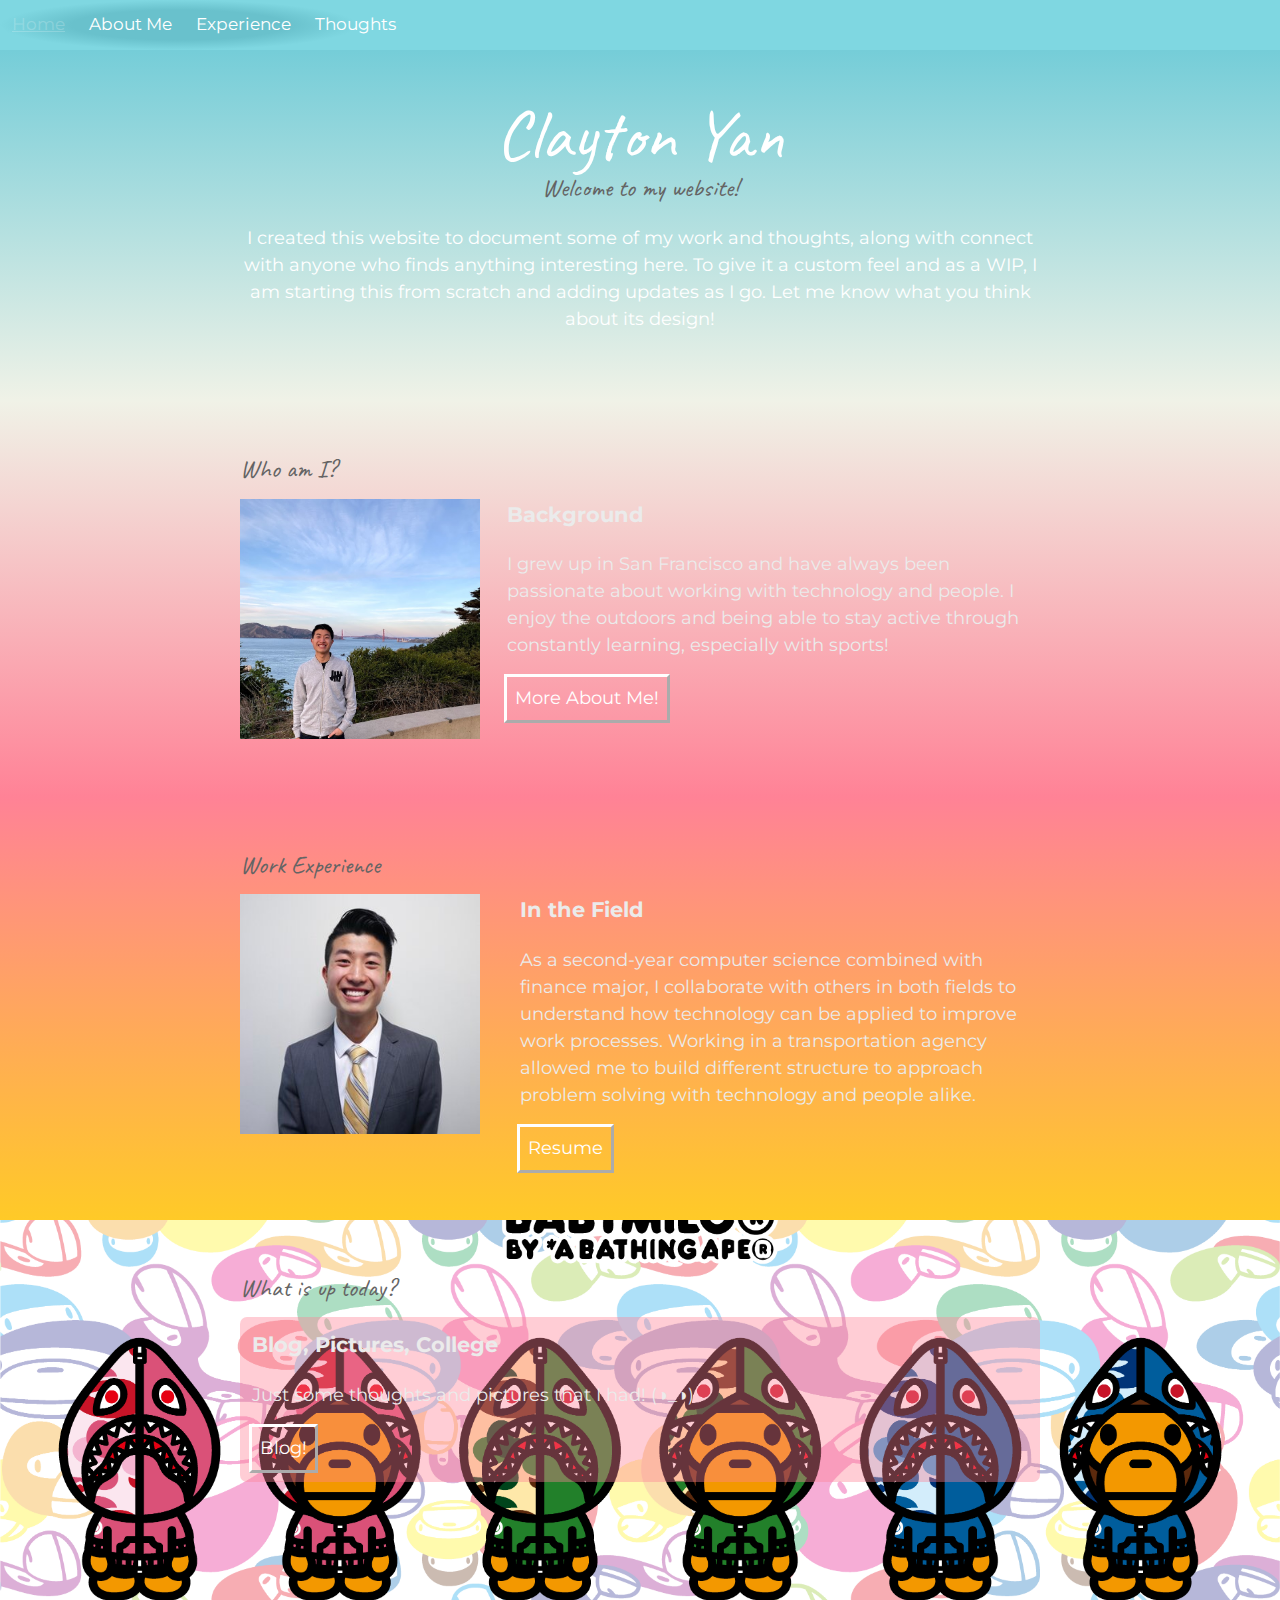
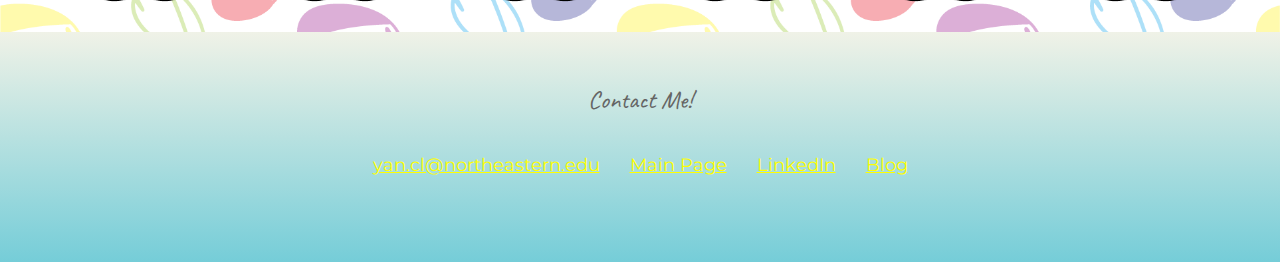
==== index.html @ 5f492143 "add javaScript file and update link to it in index" ====
<!DOCTYPE html>
<html lang="en">
  <head>
    <meta charset="UTF-8">
    <meta name="viewport" content="width=device-width, initial-scale=1.0">
    <title>Clayton's Website</title>
    <!-- Link for google fonts -->
    <link href="https://fonts.googleapis.com/css2?family=Caveat&family=Montserrat:wght@400;600&display=swap" rel="stylesheet">
    <link rel="stylesheet" href="css/styles.css">
    <script src="JS/script.js"></script>
  </head>
  <body>

    <!-- Navigation panel -->
    <nav class="navigation-bar">
      <a href="#">Home</a>
      <a href="#">About Me</a>
      <a href="resume.html">Experience</a>
      <a href="blog.html">Thoughts</a>
    </nav>


    <main>
      <!-- ***********************  TITLE  *********************** -->
      <header>
        <div class="content-wrap">

          <h1>Clayton Yan</h1>
          <h2>Welcome to my website!</h2>

          <p>I created this website to document some of my work and thoughts, along with connect with anyone who finds anything interesting here.
            To give it a custom feel and as a WIP, I am starting this from scratch and adding updates as I go. Let me know what you think about its design!</p>
        </div>
      </header>

      <!-- ********************  ABOUT ME INTRO  ********************* -->
      <section class="about-intro">
        <div class="content-wrap">
          <h2>Who am I?</h2>
          <section class="about-item">
            <div class="Golden-Gate-Pic">
              <img src="images/GG-Bridge.jpg" alt="Golden Gate Bridge">
            </div>
            <div class="about-me-summary">
              <h3>Background</h3>
              <p>I grew up in San Francisco and have always been passionate about
              working with technology and people. I enjoy the outdoors and being able to
              stay active through constantly learning, especially with sports!</p>
              <a class="btn" href="#"
               target="_blank">More About Me!</a>
            </div>
          </section>
      </div>
      </section>

      <!-- ***********************  WORK EXPERIENCE INTRO *********************** -->
      <section class="work-experience-intro">
        <div class="content-wrap">
          <h2>Work Experience</h2>
          <section class="work-experience-item">
            <div class="professional-pic">
              <img src="images/AKPsi_pic.jpg" alt="Picture of Clayton">
            </div>
            <div class="work-experience-summary">
              <h3>In the Field</h3>
              <p>As a second-year computer science combined with finance major, I
              collaborate with others in both fields to understand how technology can be
              applied to improve work processes. Working in a transportation agency allowed me to
              build different structure to approach problem solving with technology and people alike.</p>
              <a class="btn" href="resume.html"
               target="_blank">Resume</a>
            </div>
          </section>
        </div>
      </section>

      <!-- ******************  THOUGHTS INTRO ****************** -->
      <section class="thoughts-intro">
        <div class="content-wrap">
          <h2>What is up today?</h2>
          <section class="thoughts-item">
            <div class="thoughts-summary">
              <h3>Blog, Pictures, College</h3>
              <p>Just some thoughts and pictures that I had! (◑_◑)</p>
              <a class="btn" href="blog.html" target="_blank">Blog!</a>
            </div>
          </section>
        </div>
      </section>


      <!-- ***************** FOOTER  ***************** -->
      <footer>
        <div class="content-wrap">
          <h2>Contact Me!</h2>

          <!-- Social media and contact links -->
          <ul class="contact-list">
            <li><a href="mailto:email@yan.cl@northeastern.edu">yan.cl@northeastern.edu</a></li>
            <li><a href="#" target="_blank">Main Page</a></li>
            <li><a href="https://www.linkedin.com/in/clayan/" target="_blank">LinkedIn</a></li>
            <li><a href="blog.html" target="_blank">Blog</a></li>
          </ul>
        </div>
      </footer>
    </main>
  </body>
</html>
---- css/styles.css ----
/* GLOBAL STYLES --------------------------------------------------------- */

html {
  box-sizing: border-box; /* ensures that padding and border are included in
  the total width and height of the element. */
}

*, *:before, *:after {
  box-sizing: inherit; /* inherit allows child elements to inherit the parent's
  box-sizing instead of always resetting to border-box */
}

a {
  color: yellow; /* all Links will be this color */
}

body {
  color: rgb(235, 235, 235); /* text is this color */
  background: green; /* background color */
  margin: 0;
  padding: 0;
  font-family: 'Montserrat', sans-serif; /* refers to google fonts */
  font-size: 18px;
  line-height: 1.5;
}

/* buttons */
.btn {
  color: white;
  background: none;
  text-decoration: none;
  padding: 8px;
  outline-style: outset;
  display: inline-block; /* removes overlap for button */
}

.btn:hover { /* button turns white when hovered over */
  opacity: 0.5;
  outline-style: dotted;
}


/* NAVIGATION BAR STYLES ---------------------------------------------------*/
.navigation-bar {
  width: 100%;
  background-color: red;
  overflow: auto;
  background-image: radial-gradient(closest-side at 14% 50%, rgb(105, 193, 204) 60%, rgb(127, 215, 225));

}
/* Navigation links */
.navigation-bar a {
  float: left;
  text-align: center;
  padding: 12px;
  color: white;
  text-decoration: none;
  font-size: 17px;
}
/* links on mouse-over */
.navigation-bar a:hover {
  opacity: 0.2;
  text-decoration: underline;
}
/* style the active link */
.active {
  background-color: grey;
}

/*Header font styles*/
h1, h2 {
  font-family: 'Caveat', cursive;
  font-weight: 400;
}

h1 {
  font-size: 70px;
  line-height: 1;
  margin: 0;
}

h2 {
  color: rgb(100, 100, 100);
  font-size: 25px;
  margin-top: 0;
  margin-bottom: 10px;
}

h3 {
 margin-top: 0; /* removes space above h3 */
}


.content-wrap {
  max-width: 800px; /* max even when browser window is larger */
  width: 85%; /* so when sizing down, content is 85% of width */
  margin: 0 auto;
  padding: 50px 0;
}

/* PROFILE STYLES --------------------------------------------------------- */
header {
  background: grey;
  background-image: linear-gradient(rgb(117, 205, 216), rgb(240, 242, 231));
  color: white;
}

/* ABOUT INTRO STYLES --------------------------------------------------------- */
.about-intro {
  background-image: linear-gradient(rgb(240, 242, 231), rgb(255, 130, 150));
}

.about-item {
  overflow: hidden; /* If content overflows, hide it */
}

.about-item img { /* crops image to fit in container */
  width: 240px; /* width of container */
  height: 240px;
  object-fit: cover; /* aspect ratio is preserved */
  object-position: 50% 0%;
}


/* Work Experience Styles ------------------------------------------------ */
.work-experience-intro {
  background-image: linear-gradient(rgb(255, 130, 150), rgb(255, 202, 39));
}

.work-experience-item img {
  width: 240px; /* width of container */
  height: 240px;
  object-fit: cover; /* aspect ratio is preserved */
  object-position: 50% 0%;
}

/* THOUGHTS INTRO ------------------------------------------------------- */
.thoughts-intro { /*flexible background image */
  background-image: url(../images/MILO-SHARK.png);
  background-size: cover; /* ensure it is covered */
  background-position: 50% 82%;
  padding-bottom: 100px;
}

.thoughts-item {
  background-color: rgba(255, 130, 150, 0.4);
  border-radius: 7px;
  padding: 12px;
}

.thoughts-item:hover {
  background-image: linear-gradient(rgb(255, 130, 150), rgb(240, 242, 231));
}


/* Contact Styles --------------------------------------------------------- */

footer {
  background-image: linear-gradient(rgb(240, 242, 231), rgb(117, 205, 216));
  color: white;
}

.contact-list {
  list-style-type: none;
  padding: 0;
}

.contact-list a {
  padding: 15px; /* adds extra click space */
  display: inline-block; /* adjust its position veritcally and horizontally */
}

/* Responsive Styles ---------------------------------------------- */

@media screen and (min-width: 750px){

  header, footer {
    text-align: center;
  }

  .about-item {
    display: grid;
    grid-template-columns: 1fr 2fr;
    column-gap: 0px;
  }

  .work-experience-item { /* Grid for work */
    display: grid;
    grid-template-columns: 1fr 2fr; /* second column will be twice the size of
    the first column */
    column-gap: 20px;
  }

  .contact-list { /* display with flex horizontally if bigger than 750 */
    display: flex;
    justify-content: center;
  }
}

@media screen and (max-width: 749px) { /* add it for the smaller screen sizes */
  .navigation-bar a {
    float: none; /* clear float */
    display: block;
    background-image: radial-gradient(closest-side at 50% 50%, rgb(105, 193, 204) 60%, rgb(127, 215, 225));
  }

  h1 {
    font-size: 45px; /* smaller font size for smaller screen */
    line-height: 0.9;
    margin-bottom: 20px;
  }
  h2 {
    line-height: 1;
  }
  .contact-list a {
    padding: 5px; /* less padding when stacked so looks nicer */
  }
}
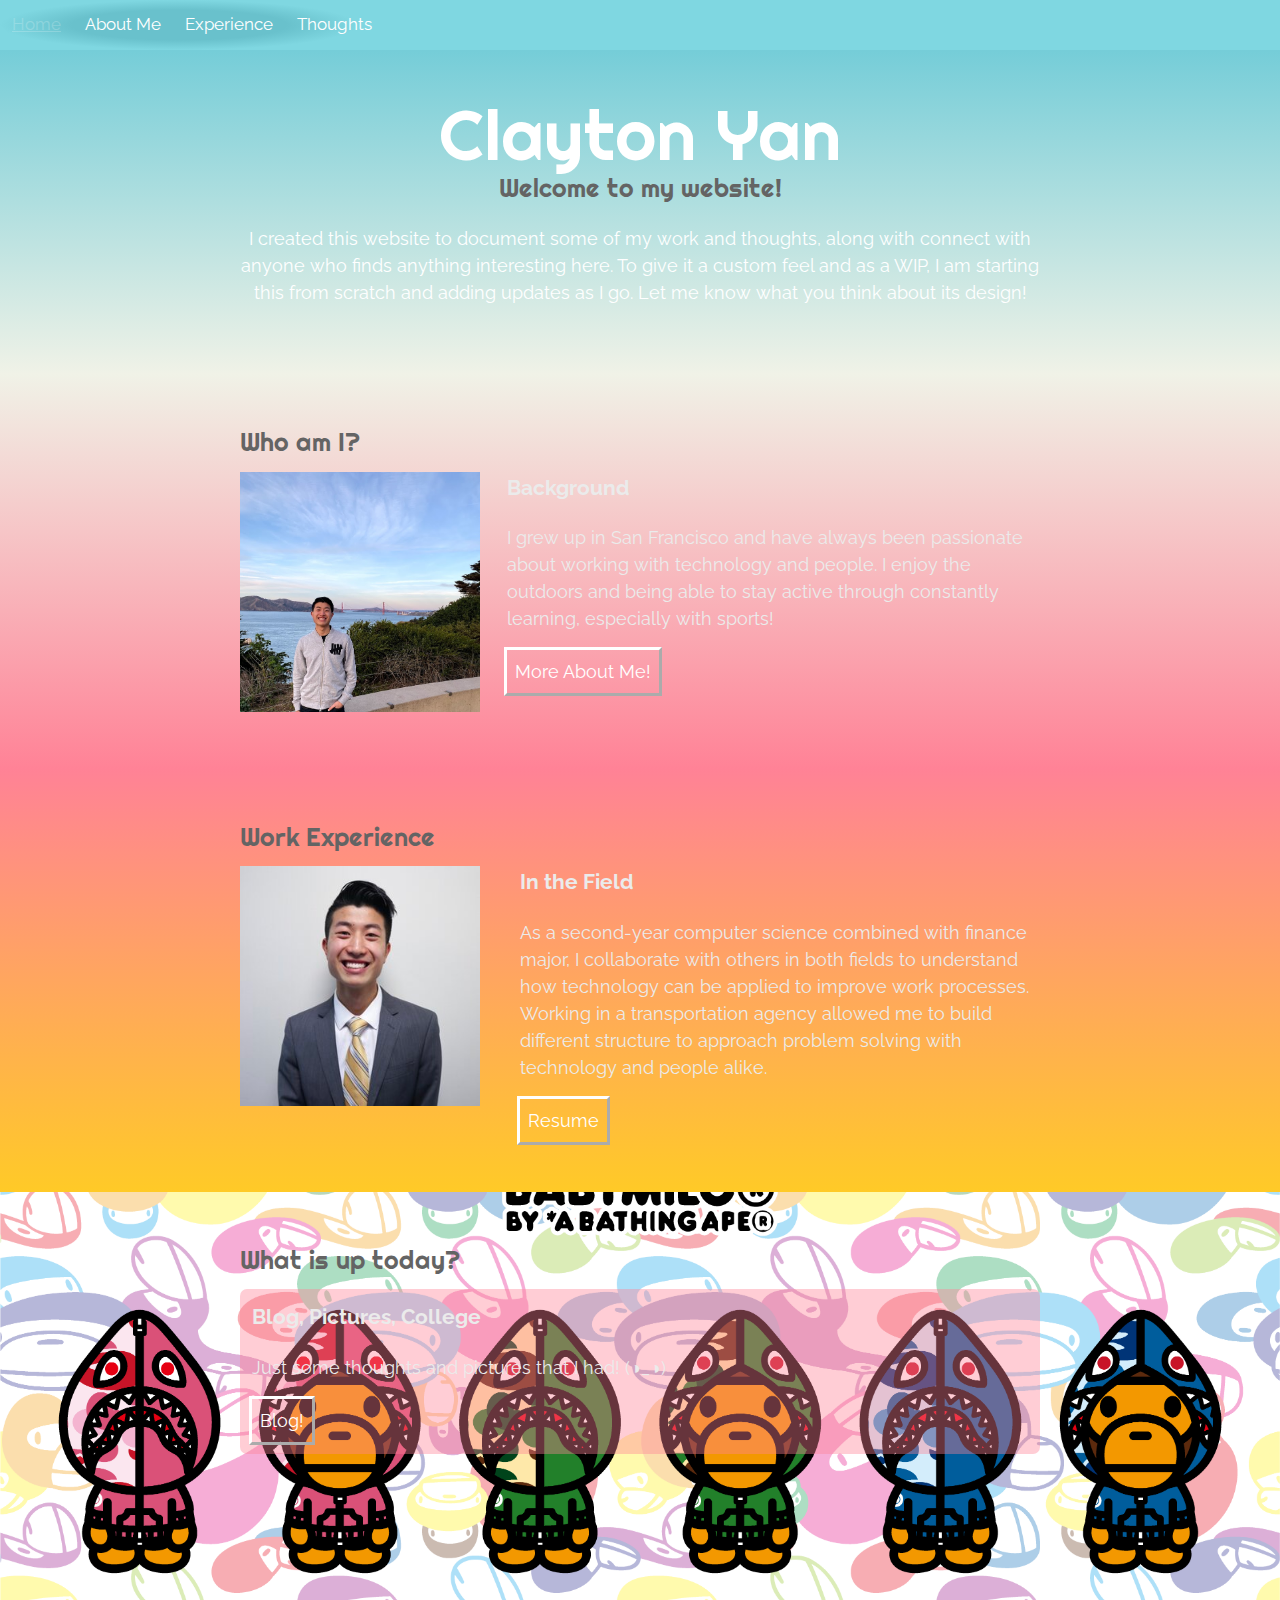
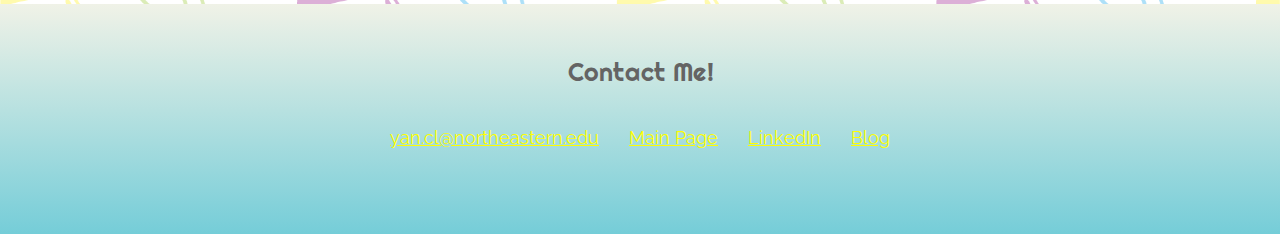
==== commit 4809521d: "updated font styles for resume and index" ====
--- a/index.html
+++ b/index.html
@@ -4,8 +4,9 @@
     <meta charset="UTF-8">
     <meta name="viewport" content="width=device-width, initial-scale=1.0">
     <title>Clayton's Website</title>
+    <link rel="icon" type="image/png" href="images/favicon.png"
     <!-- Link for google fonts -->
-    <link href="https://fonts.googleapis.com/css2?family=Caveat&family=Montserrat:wght@400;600&display=swap" rel="stylesheet">
+    <link href="https://fonts.googleapis.com/css2?family=Raleway&family=Righteous&display=swap" rel="stylesheet">
     <link rel="stylesheet" href="css/styles.css">
     <script src="JS/script.js"></script>
   </head>
@@ -14,7 +15,7 @@
     <!-- Navigation panel -->
     <nav class="navigation-bar">
       <a href="#">Home</a>
-      <a href="#">About Me</a>
+      <a href="#" onclick="underConstruction()">About Me</a>
       <a href="resume.html">Experience</a>
       <a href="blog.html">Thoughts</a>
     </nav>
@@ -46,8 +47,8 @@
               <p>I grew up in San Francisco and have always been passionate about
               working with technology and people. I enjoy the outdoors and being able to
               stay active through constantly learning, especially with sports!</p>
-              <a class="btn" href="#"
-               target="_blank">More About Me!</a>
+              <a class="btn" href="#work-e-i" onclick="underConstruction()"
+               >More About Me!</a>
             </div>
           </section>
       </div>
@@ -57,7 +58,7 @@
       <section class="work-experience-intro">
         <div class="content-wrap">
           <h2>Work Experience</h2>
-          <section class="work-experience-item">
+          <section class="work-experience-item" id="work-e-i">
             <div class="professional-pic">
               <img src="images/AKPsi_pic.jpg" alt="Picture of Clayton">
             </div>
--- a/css/styles.css
+++ b/css/styles.css
@@ -17,10 +17,10 @@
 
 body {
   color: rgb(235, 235, 235); /* text is this color */
-  background: green; /* background color */
+  background: grey; /* background color */
   margin: 0;
   padding: 0;
-  font-family: 'Montserrat', sans-serif; /* refers to google fonts */
+  font-family: 'Raleway', sans-serif; /* refers to google fonts */
   font-size: 18px;
   line-height: 1.5;
 }
@@ -70,7 +70,7 @@
 
 /*Header font styles*/
 h1, h2 {
-  font-family: 'Caveat', cursive;
+  font-family: 'Righteous', cursive;
   font-weight: 400;
 }
 
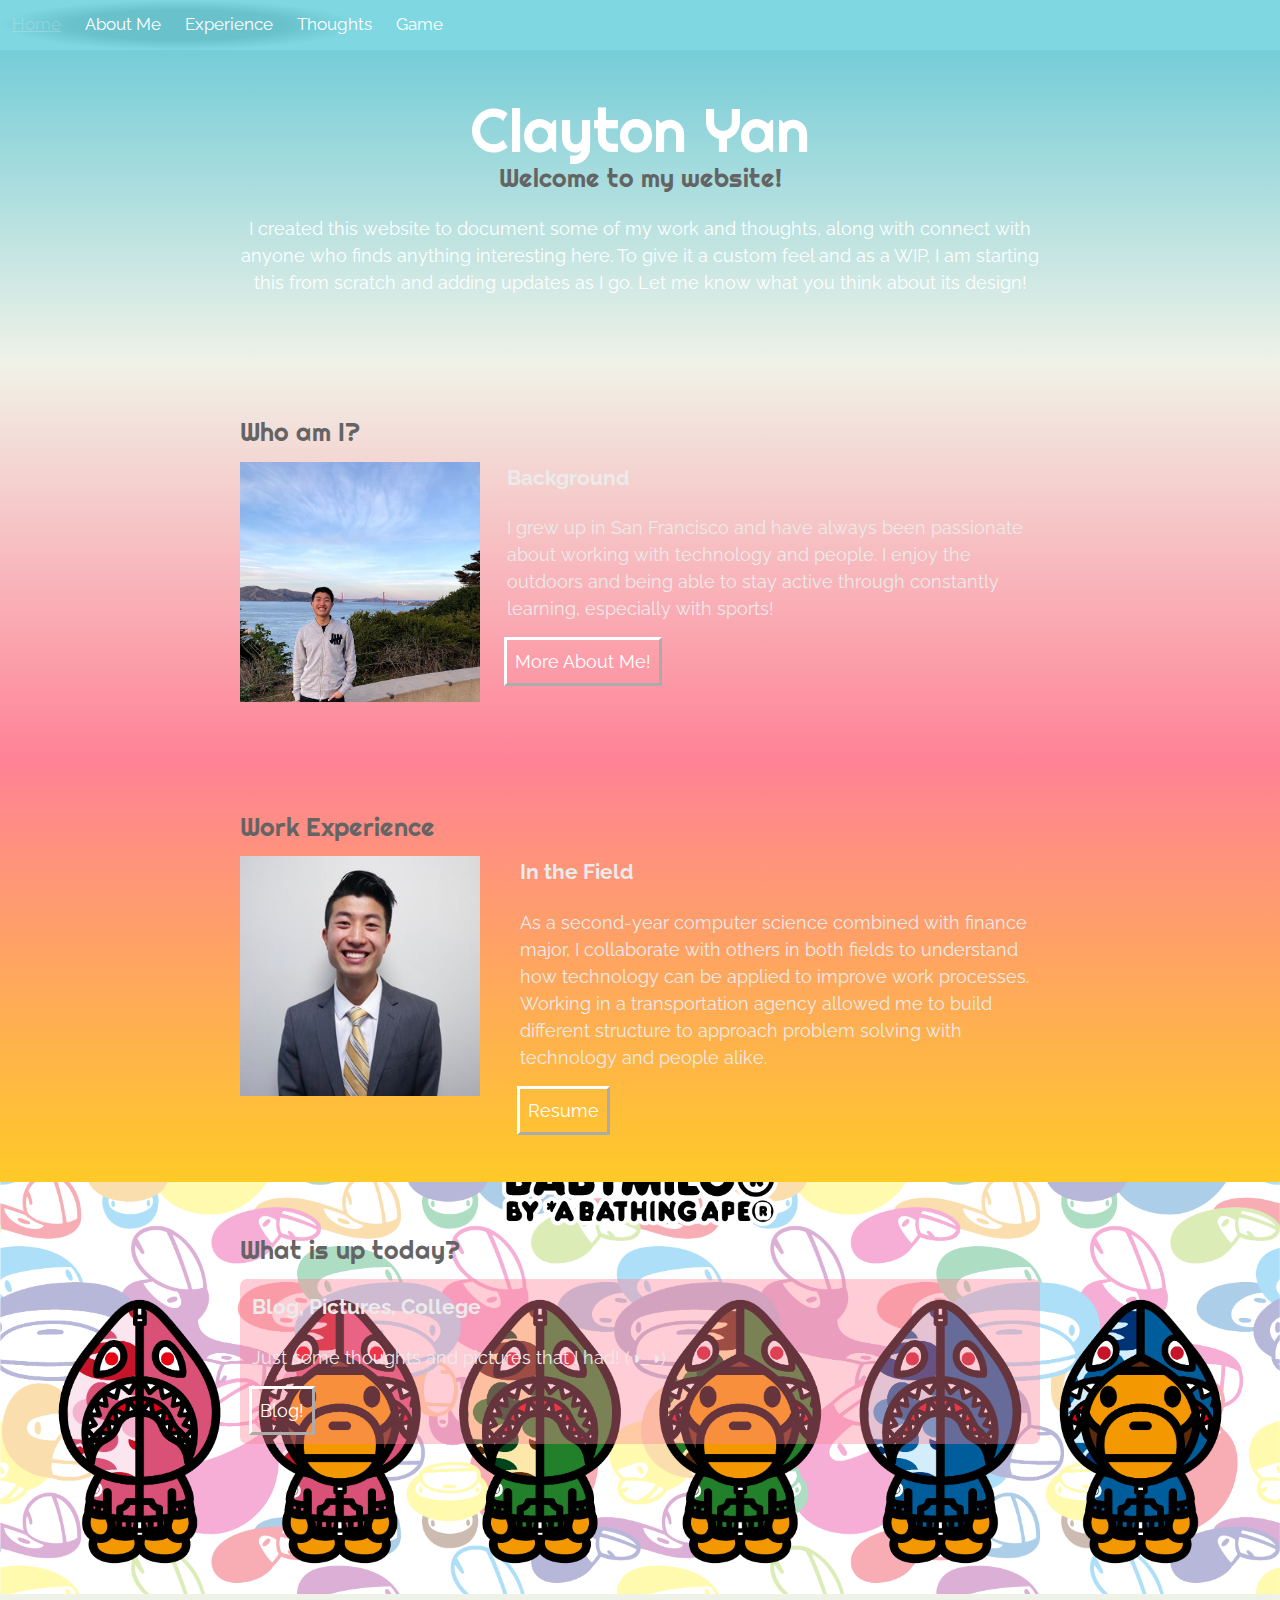
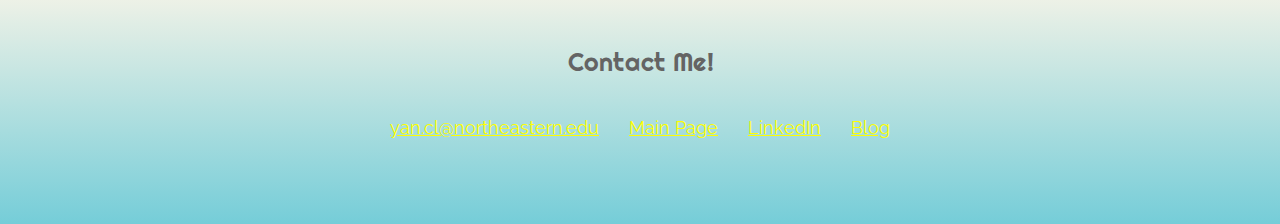
==== commit cb60f046: "update link to game in index" ====
--- a/index.html
+++ b/index.html
@@ -18,6 +18,7 @@
       <a href="#" onclick="underConstruction()">About Me</a>
       <a href="resume.html">Experience</a>
       <a href="blog.html">Thoughts</a>
+      <a href="game.html">Game</a>
     </nav>
 
 
--- a/css/styles.css
+++ b/css/styles.css
@@ -75,7 +75,7 @@
 }
 
 h1 {
-  font-size: 70px;
+  font-size: 60px;
   line-height: 1;
   margin: 0;
 }
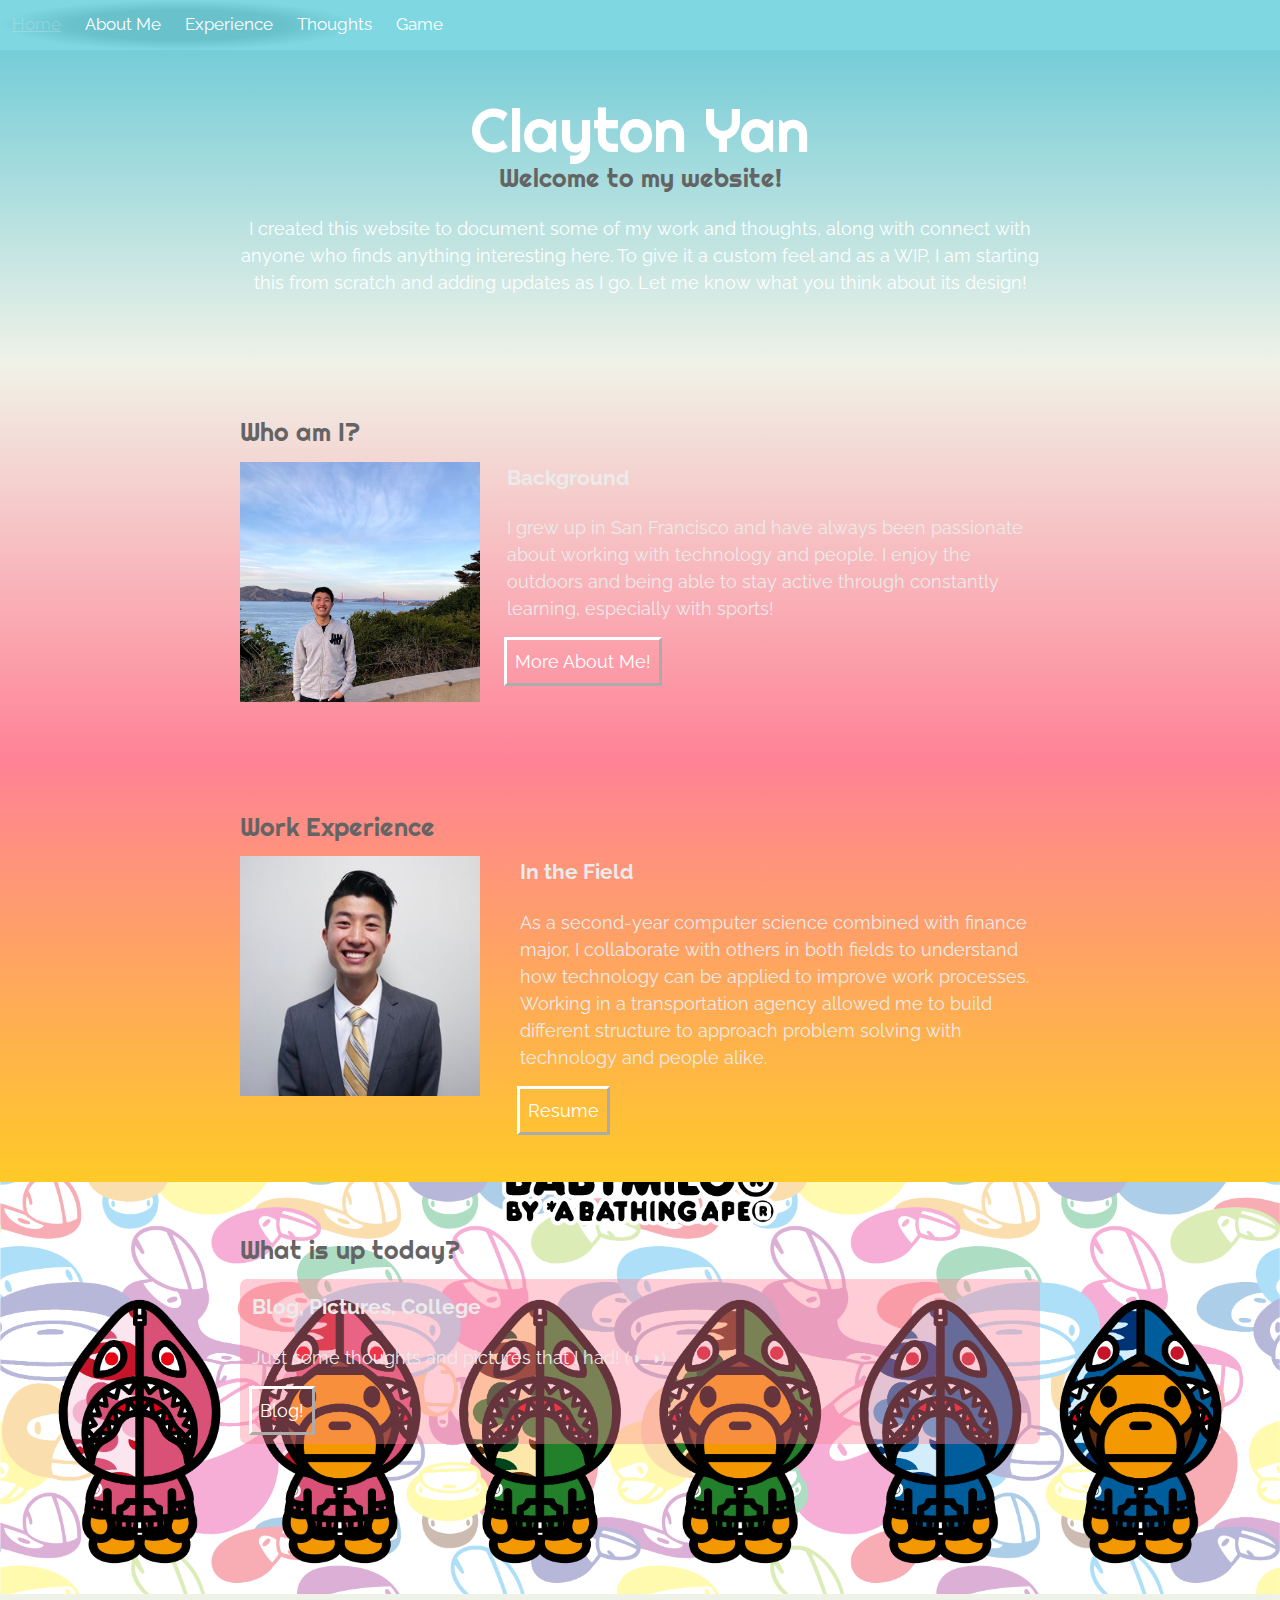
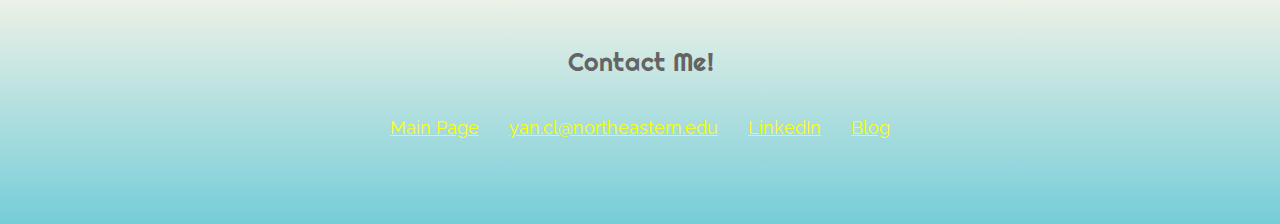
==== commit 59691ca7: "updated links" ====
--- a/index.html
+++ b/index.html
@@ -14,7 +14,7 @@
 
     <!-- Navigation panel -->
     <nav class="navigation-bar">
-      <a href="#">Home</a>
+      <a href="index.html">Home</a>
       <a href="#" onclick="underConstruction()">About Me</a>
       <a href="resume.html">Experience</a>
       <a href="blog.html">Thoughts</a>
@@ -98,8 +98,8 @@
 
           <!-- Social media and contact links -->
           <ul class="contact-list">
+            <li><a href="index.html" target="_blank">Main Page</a></li>
             <li><a href="mailto:email@yan.cl@northeastern.edu">yan.cl@northeastern.edu</a></li>
-            <li><a href="#" target="_blank">Main Page</a></li>
             <li><a href="https://www.linkedin.com/in/clayan/" target="_blank">LinkedIn</a></li>
             <li><a href="blog.html" target="_blank">Blog</a></li>
           </ul>
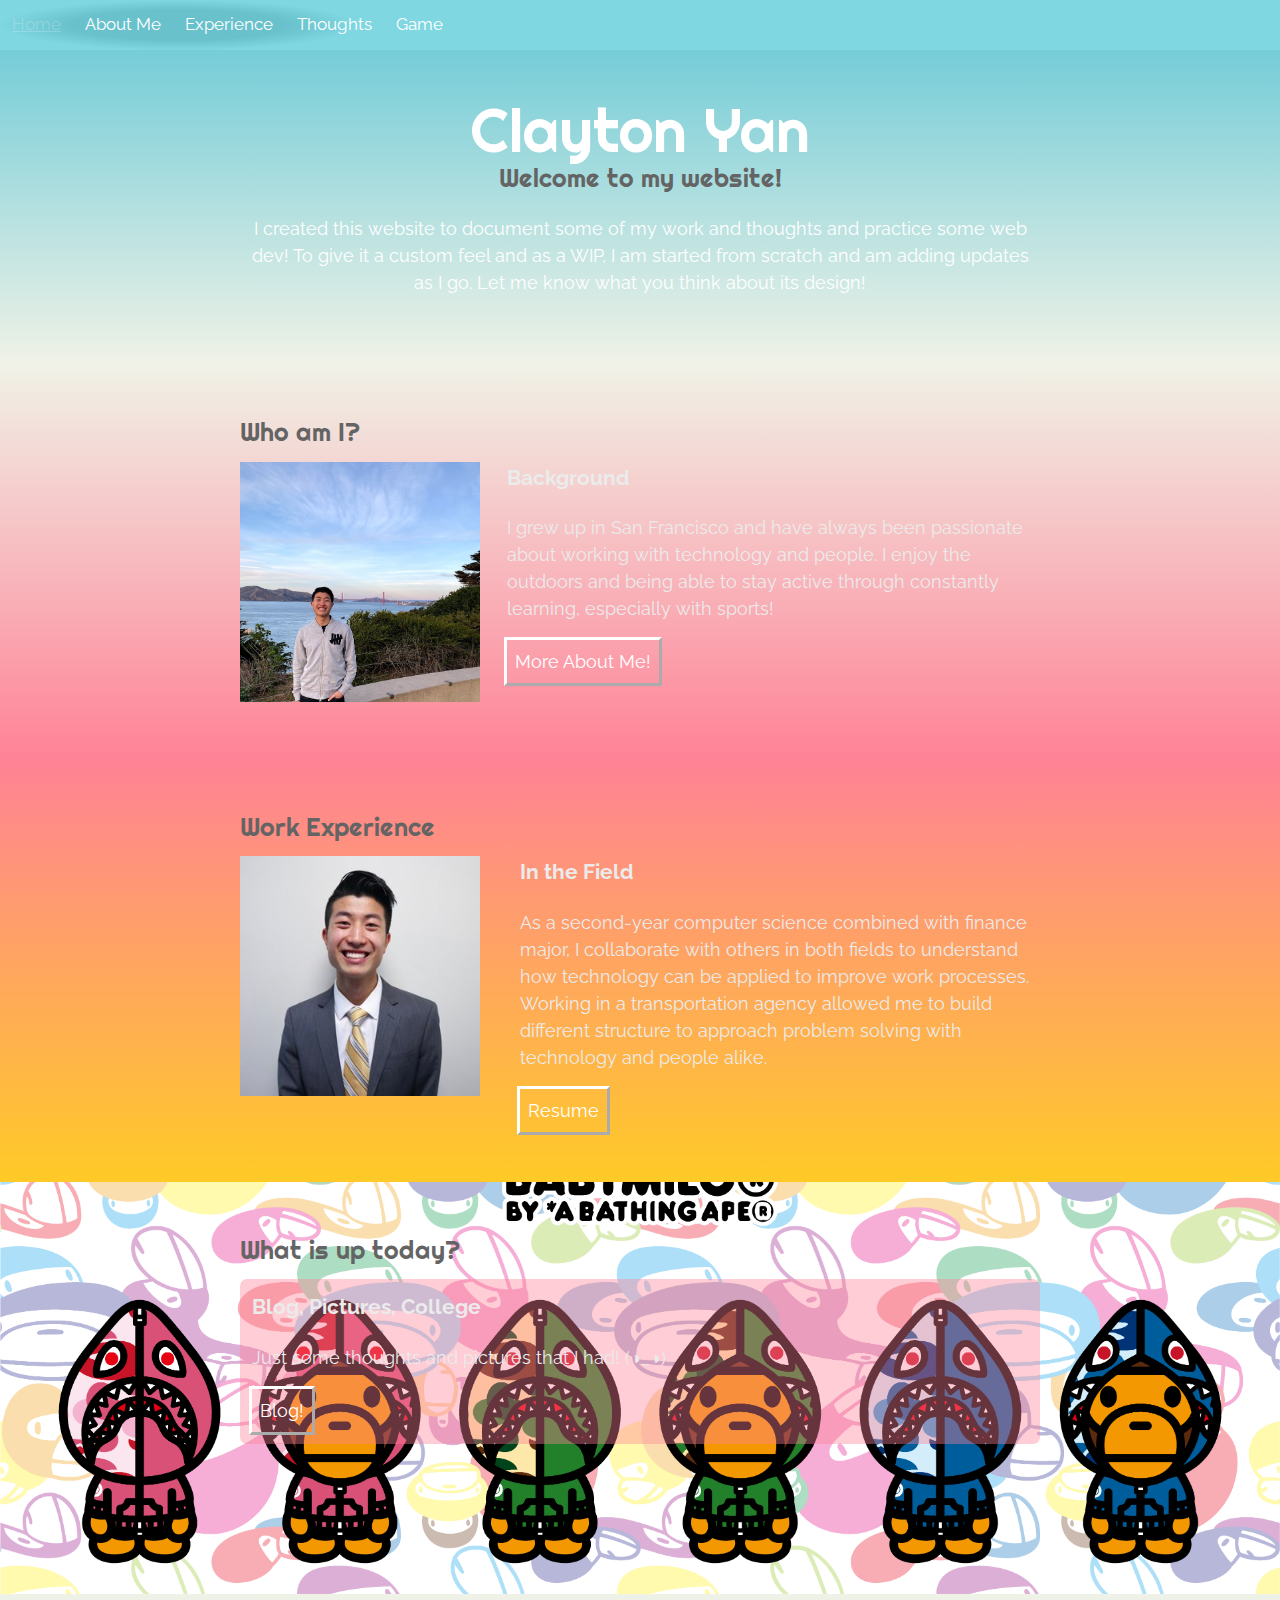
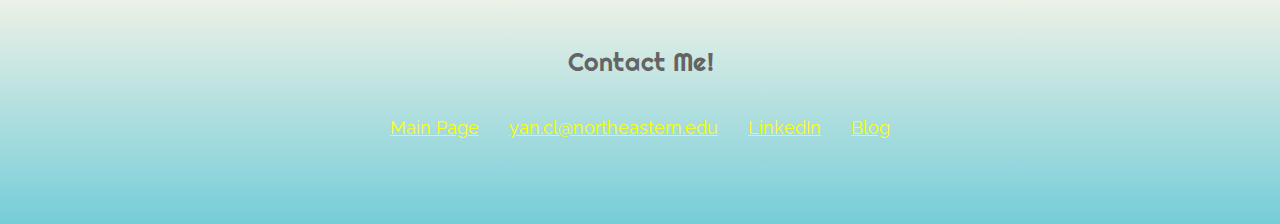
==== commit b4ba9f6f: "updated blog 8/13 w content and styles" ====
--- a/index.html
+++ b/index.html
@@ -30,8 +30,8 @@
           <h1>Clayton Yan</h1>
           <h2>Welcome to my website!</h2>
 
-          <p>I created this website to document some of my work and thoughts, along with connect with anyone who finds anything interesting here.
-            To give it a custom feel and as a WIP, I am starting this from scratch and adding updates as I go. Let me know what you think about its design!</p>
+          <p>I created this website to document some of my work and thoughts and practice some web dev!
+            To give it a custom feel and as a WIP, I am started from scratch and am adding updates as I go. Let me know what you think about its design!</p>
         </div>
       </header>
 
